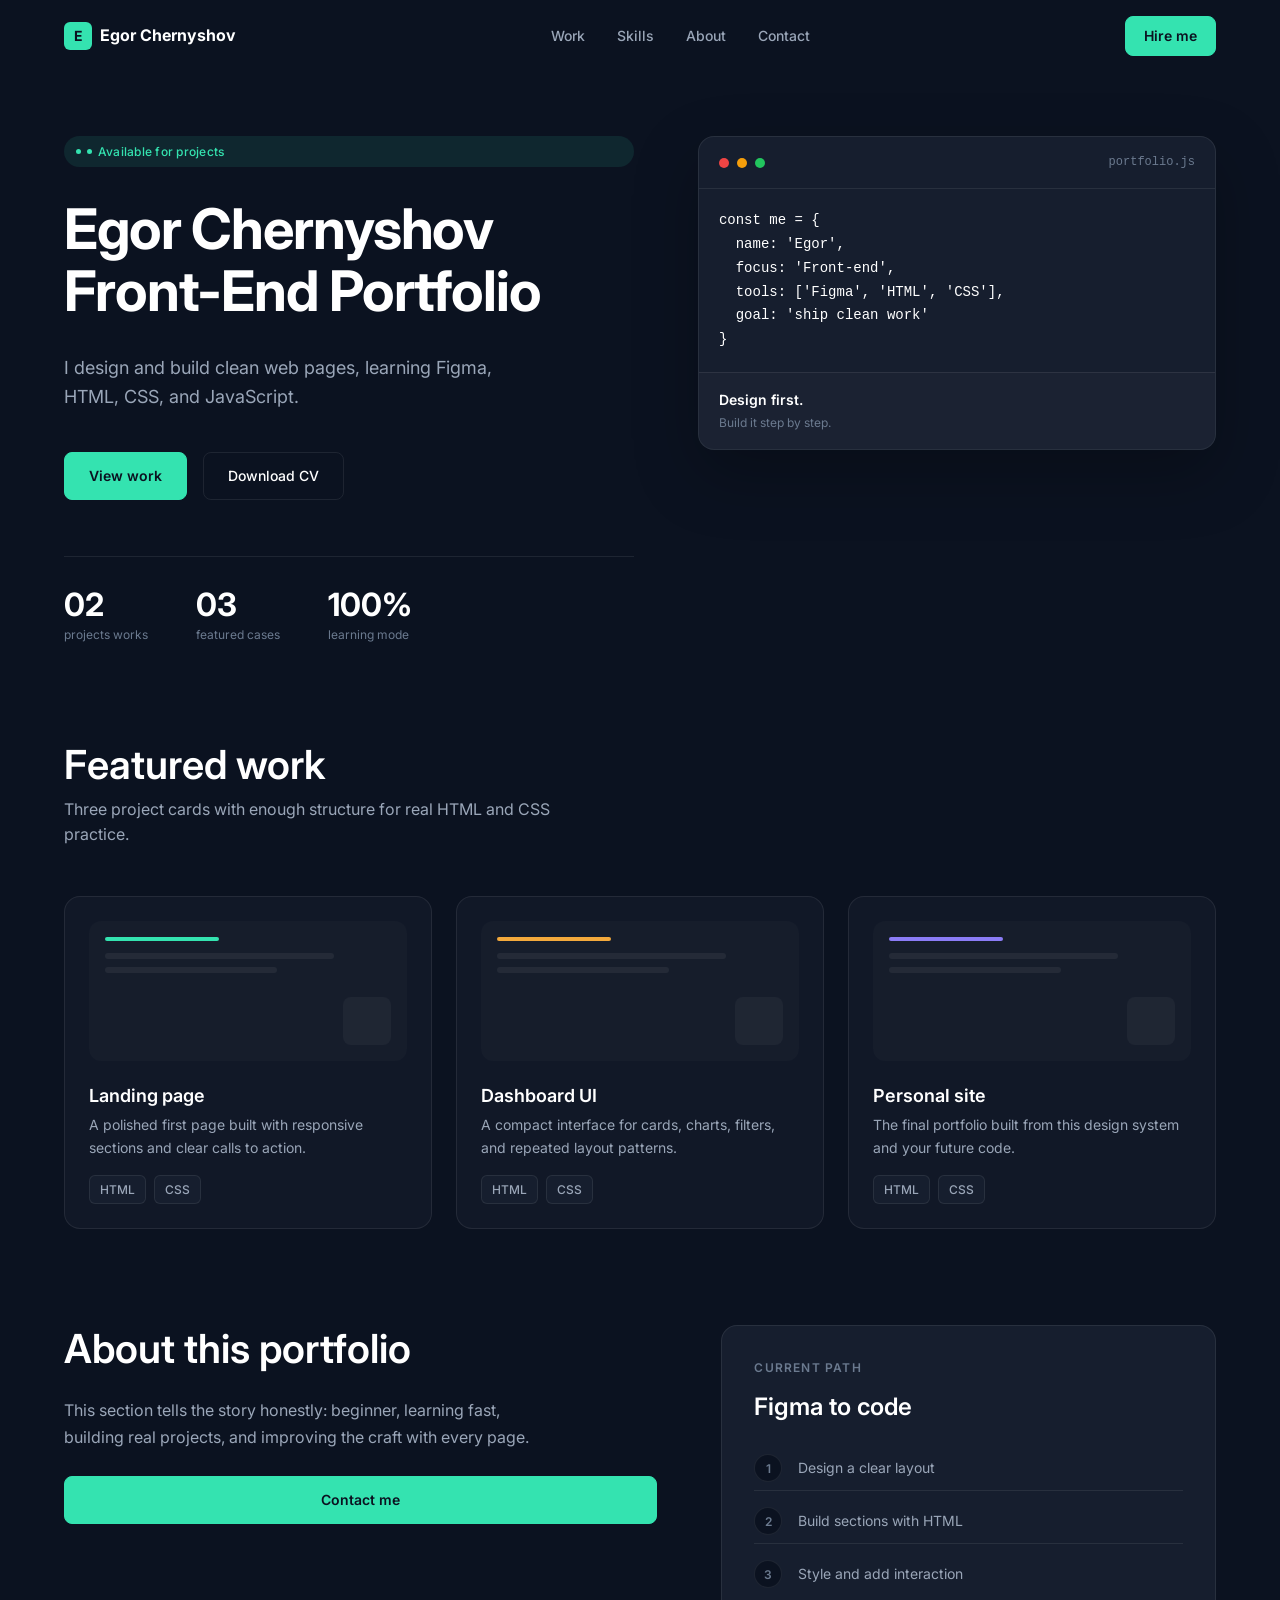
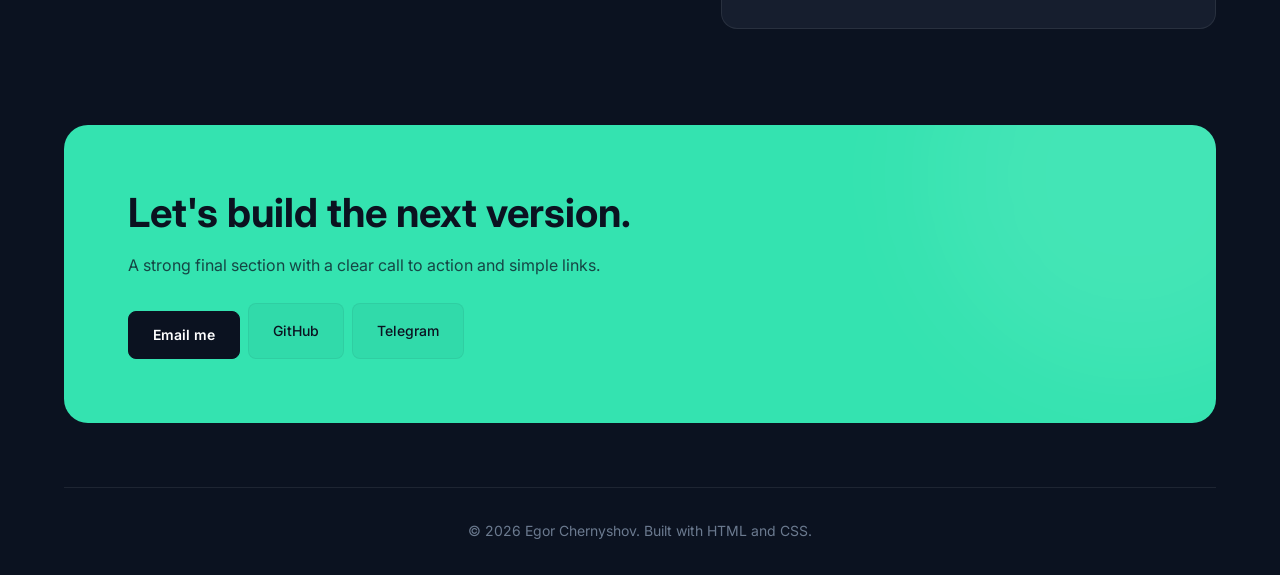
==== index.html @ 313c2ed8 "updated index.html and main.css to improve layout and styling" ====
<!DOCTYPE html>
<html lang="en">
<head>
    <meta charset="UTF-8">
    <meta name="viewport" content="width=device-width, initial-scale=1.0">
    <title>Egor Chernyshov — Front-End Portfolio</title>
    <link rel="stylesheet" href="main.css">
</head>
<body>

    <main class="desktop-portfolio">

        <header class="site-header">
            <div class="logo">
                <span class="logo-mark">E</span>
                <span class="logo-text">Egor Chernyshov</span>
            </div>
            <nav class="main-nav">
                <ul>
                    <li><a href="#work">Work</a></li>
                    <li><a href="#skills">Skills</a></li>
                    <li><a href="#about">About</a></li>
                    <li><a href="#contact">Contact</a></li>
                </ul>
            </nav>
            <a href="#contact" class="btn btn-primary btn-hire">Hire me</a>
        </header>

        <section class="hero">
            <div class="hero-content">
                <span class="badge badge-available"><span class="badge-dot"></span>Available for projects</span>
                <h1>Egor Chernyshov<br>Front-End Portfolio</h1>
                <p class="hero-subtitle">
                    I design and build clean web pages, learning Figma, HTML, CSS, and JavaScript.
                </p>
                <div class="hero-actions">
                    <a href="#work" class="btn btn-primary">View work</a>
                    <a href="#" class="btn btn-ghost">Download CV</a>
                </div>

                <ul class="hero-stats">
                    <li>
                        <strong>02</strong>
                        <span>projects works</span>
                    </li>
                    <li>
                        <strong>03</strong>
                        <span>featured cases</span>
                    </li>
                    <li>
                        <strong>100%</strong>
                        <span>learning mode</span>
                    </li>
                </ul>
            </div>

            <aside class="code-card">
                <div class="code-card-header">
                    <span class="dot dot-red"></span>
                    <span class="dot dot-yellow"></span>
                    <span class="dot dot-green"></span>
                    <span class="code-card-filename">portfolio.js</span>
                </div>
                <pre><code>const me = {
  name: 'Egor',
  focus: 'Front-end',
  tools: ['Figma', 'HTML', 'CSS'],
  goal: 'ship clean work'
}</code></pre>
                <div class="code-card-footer">
                    <strong>Design first.</strong>
                    <span>Build it step by step.</span>
                </div>
            </aside>
        </section>

        <section id="work" class="featured-work">
            <header class="section-header">
                <h2>Featured work</h2>
                <p>Three project cards with enough structure for real HTML and CSS practice.</p>
            </header>

            <div class="projects-grid">
                <article class="project-card">
                    <div class="project-preview preview-mint">
                        <span class="preview-bar"></span>
                        <span class="preview-line"></span>
                        <span class="preview-line"></span>
                        <span class="preview-block"></span>
                    </div>
                    <h3>Landing page</h3>
                    <p>A polished first page built with responsive sections and clear calls to action.</p>
                    <div class="project-tags">
                        <span class="tag">HTML</span>
                        <span class="tag">CSS</span>
                    </div>
                </article>

                <article class="project-card">
                    <div class="project-preview preview-amber">
                        <span class="preview-bar"></span>
                        <span class="preview-line"></span>
                        <span class="preview-line"></span>
                        <span class="preview-block"></span>
                    </div>
                    <h3>Dashboard UI</h3>
                    <p>A compact interface for cards, charts, filters, and repeated layout patterns.</p>
                    <div class="project-tags">
                        <span class="tag">HTML</span>
                        <span class="tag">CSS</span>
                    </div>
                </article>

                <article class="project-card">
                    <div class="project-preview preview-violet">
                        <span class="preview-bar"></span>
                        <span class="preview-line"></span>
                        <span class="preview-line"></span>
                        <span class="preview-block"></span>
                    </div>
                    <h3>Personal site</h3>
                    <p>The final portfolio built from this design system and your future code.</p>
                    <div class="project-tags">
                        <span class="tag">HTML</span>
                        <span class="tag">CSS</span>
                    </div>
                </article>
            </div>
        </section>

        <section id="about" class="about-portfolio">
            <div class="about-content">
                <h2>About this portfolio</h2>
                <p>
                    This section tells the story honestly: beginner, learning fast, building
                    real projects, and improving the craft with every page.
                </p>
                <a href="#contact" class="btn btn-primary">Contact me</a>
            </div>

            <aside class="path-card">
                <span class="path-label">CURRENT PATH</span>
                <h3>Figma to code</h3>
                <ol>
                    <li>Design a clear layout</li>
                    <li>Build sections with HTML</li>
                    <li>Style and add interaction</li>
                </ol>
            </aside>
        </section>

        <section id="contact" class="cta-section">
            <div class="cta-content">
                <h2>Let's build the next version.</h2>
                <p>A strong final section with a clear call to action and simple links.</p>
                <div class="contact-buttons">
                  <a href="mailto:egorstavropol@gmail.com" class="btn btn-dark">Email me</a>
                  <a href="https://github.com/loqi-qq" class="btn btn-ghost" target="_blank" rel="noopener">GitHub</a>
                  <a href="https://t.me/uic1deboy" class="btn btn-ghost" target="_blank" rel="noopener">Telegram</a>
                </div>
            </div>
        </section>

        <footer class="site-footer">
            <p>© 2026 Egor Chernyshov. Built with HTML and CSS.</p>
        </footer>
    </main>

    <main class="mobile-portfolio">

        <header class="m-header">
            <div class="logo">
                <span class="logo-mark"></span>
                <span class="logo-text">Egor Chernyshov</span>
            </div>
            <button class="menu-toggle" aria-label="Open menu">☰</button>
        </header>

        <section class="m-hero">
            <h1>Egor Chernyshov's Portfolio</h1>
            <p>A clean personal site for learning and showing real practice builds.</p>
            <a href="#m-work" class="btn btn-primary btn-full">View work</a>
        </section>

        <div class="m-quote">
            <p><em>focus: "front-end"</em></p>
            <p><em>goal: "build clean work"</em></p>
        </div>

        <section id="m-work" class="m-featured-work">
            <h2>Featured work</h2>

            <article class="project-card">
                <div class="project-preview preview-mint">
                    <span class="preview-bar"></span>
                    <span class="preview-line"></span>
                    <span class="preview-line"></span>
                    <span class="preview-block"></span>
                </div>
                <h3>Landing page</h3>
                <p>Responsive sections for a first project.</p>
                <div class="project-tags">
                    <span class="tag">HTML</span>
                    <span class="tag">CSS</span>
                </div>
            </article>

            <article class="project-card">
                <div class="project-preview preview-amber">
                    <span class="preview-bar"></span>
                    <span class="preview-line"></span>
                    <span class="preview-line"></span>
                    <span class="preview-block"></span>
                </div>
                <h3>Dashboard UI</h3>
                <p>Compact cards, filters, and charts.</p>
                <div class="project-tags">
                    <span class="tag">HTML</span>
                    <span class="tag">CSS</span>
                </div>
            </article>
        </section>
    </main>

    

</body>
</html>
---- main.css ----
/* Egor Chernyshov Portfolio — CSS Design-system tokens + Component styles */

/*  Imports  */
@import url('https://fonts.googleapis.com/css2?family=Inter:wght@400;500;600;700&display=swap');

/*  CSS Variables  */
:root {
  /* Backgrounds */
  --bg-page:   #0b1220;
  --bg-panel:  #161e2e;
  --bg-card:   #111827;
  --bg-input:  #1a2234;

  /* Text */
  --text-primary:   #ffffff;
  --text-secondary: #9aa6b8;
  --text-muted:     #6b7a8f;

  /* Accents */
  --accent:       #34e3b0;
  --accent-hover: #2bd4a3;
  --amber:        #f3a93c;
  --violet:       #8b7cf6;
  --danger:       #ef4444;
  --warning:      #f59e0b;
  --success:      #22c55e;

  /* Borders */
  --border-color: rgba(255,255,255,0.08);
  --border-radius-sm: 8px;
  --border-radius-md: 12px;
  --border-radius-lg: 16px;
  --border-radius-xl: 24px;

  /* Spacing */
  --space-xs: 4px;
  --space-sm: 8px;
  --space-md: 16px;
  --space-lg: 24px;
  --space-xl: 32px;
  --space-2xl: 48px;
  --space-3xl: 64px;
  --space-4xl: 96px;

  /* Typography */
  --font-family: 'Inter', -apple-system, BlinkMacSystemFont, 'Segoe UI', Roboto, sans-serif;
  --font-size-xs:  12px;
  --font-size-sm:  14px;
  --font-size-md:  16px;
  --font-size-lg:  18px;
  --font-size-xl:  24px;
  --font-size-2xl: 32px;
  --font-size-3xl: 40px;
  --font-size-4xl: 56px;

  /* Layout */
  --max-width: 1200px;
  --header-height: 72px;
}

/*  Reset & Base  */
*, *::before, *::after {
  box-sizing: border-box;
  margin: 0;
  padding: 0;
}

html {
  scroll-behavior: smooth;
}

body {
  font-family: var(--font-family);
  font-size: var(--font-size-md);
  line-height: 1.6;
  color: var(--text-secondary);
  background-color: var(--bg-page);
  -webkit-font-smoothing: antialiased;
  -moz-osx-font-smoothing: grayscale;
}

a {
  color: inherit;
  text-decoration: none;
}

ul, ol {
  list-style: none;
}

img {
  max-width: 100%;
  display: block;
}

/*  Typography  */
h1, h2, h3, h4, h5, h6 {
  color: var(--text-primary);
  font-weight: 600;
  line-height: 1.2;
}

h1 { font-size: var(--font-size-4xl); }
h2 { font-size: var(--font-size-3xl); }
h3 { font-size: var(--font-size-xl);  }
h4 { font-size: var(--font-size-lg);  }

p {
  color: var(--text-secondary);
}

/*  Buttons  */
.btn {
  display: inline-flex;
  align-items: center;
  justify-content: center;
  gap: var(--space-sm);
  padding: 12px 24px;
  font-family: var(--font-family);
  font-size: var(--font-size-sm);
  font-weight: 500;
  border-radius: var(--border-radius-sm);
  cursor: pointer;
  transition: all 0.2s ease;
  border: 1px solid transparent;
  white-space: nowrap;
}

.btn-primary {
  background-color: var(--accent);
  color: #0b1220;
  border-color: var(--accent);
  font-weight: 600;
}
.btn-primary:hover {
  background-color: var(--accent-hover);
  border-color: var(--accent-hover);
  transform: translateY(-1px);
}

.btn-ghost {
  background-color: transparent;
  color: var(--text-primary);
  border-color: var(--border-color);
}
.btn-ghost:hover {
  border-color: rgba(255,255,255,0.25);
  background-color: rgba(255,255,255,0.04);
}

.btn-dark {
  background-color: #0b1220;
  color: var(--text-primary);
  border-color: #0b1220;
  font-weight: 600;
}
.btn-dark:hover {
  background-color: #1a2234;
  border-color: #1a2234;
}

.btn-hire {
  padding: 8px 18px;
  font-size: var(--font-size-sm);
}

.btn-full {
  width: 100%;
}

/*  Badges  */
.badge {
  display: inline-flex;
  align-items: center;
  gap: 6px;
  padding: 6px 12px;
  font-size: var(--font-size-xs);
  font-weight: 500;
  border-radius: 100px;
  background-color: rgba(52, 227, 176, 0.10);
  color: var(--accent);
  letter-spacing: 0.02em;
}
.badge-available::before {
  content: '';
  display: inline-block;
  width: 5px;
  height: 5px;
  border-radius: 50%;
  background-color: var(--accent);
  animation: pulse-dot 2s infinite;
  vertical-align: middle;
}
/* static dot inside badge when markup provides a .badge-dot */
.badge-available .badge-dot {
  display: inline-block;
  width: 5px;
  height: 5px;
  border-radius: 50%;
  background-color: var(--accent);
}

@keyframes pulse-dot {
  0%, 100% { opacity: 1; }
  50% { opacity: 0.4; }
}

/*  Tags  */
.tag {
  display: inline-flex;
  align-items: center;
  padding: 4px 10px;
  font-size: var(--font-size-xs);
  font-weight: 500;
  color: var(--text-secondary);
  background-color: var(--bg-panel);
  border: 1px solid var(--border-color);
  border-radius: 6px;
}

/*  Layout wrappers  */
.desktop-portfolio {
  max-width: var(--max-width);
  margin: 0 auto;
  padding: 0 var(--space-lg);
}

.mobile-portfolio,
.ui-kit {
  display: none;
}

/*  Header  */
.site-header {
  display: flex;
  align-items: center;
  justify-content: space-between;
  height: var(--header-height);
  margin-bottom: var(--space-3xl);
  position: relative;
}

.logo {
  display: flex;
  align-items: center;
  gap: var(--space-sm);
  font-weight: 700;
  font-size: var(--font-size-md);
  color: var(--text-primary);
}

.logo-mark {
  display: inline-grid;
  place-items: center;
  width: 28px;
  height: 28px;
  border-radius: 6px;
  background: var(--accent);
  color: #0b1220;
  font-weight: 700;
  font-size: 14px;
  line-height: 1;
}
.logo-mark::after { display: none; }

.main-nav ul {
  display: flex;
  align-items: center;
  gap: var(--space-xl);
}

.main-nav a {
  font-size: var(--font-size-sm);
  font-weight: 500;
  color: var(--text-secondary);
  transition: color 0.2s ease;
}
.main-nav a:hover {
  color: var(--text-primary);
}

/*  Hero  */
.hero {
  display: grid;
  grid-template-columns: 1.1fr 1fr;
  gap: var(--space-3xl);
  align-items: start;
  margin-bottom: var(--space-4xl);
}

.hero-content {
  display: flex;
  flex-direction: column;
  gap: var(--space-xl);
}

.hero-content h1 {
  font-size: var(--font-size-4xl);
  font-weight: 700;
  line-height: 1.1;
  letter-spacing: -0.02em;
}

.hero-subtitle {
  font-size: var(--font-size-lg);
  line-height: 1.6;
  max-width: 480px;
}

.hero-actions {
  display: flex;
  align-items: center;
  gap: var(--space-md);
  margin-top: var(--space-sm);
}

/* Hero Stats */
.hero-stats {
  display: flex;
  gap: var(--space-2xl);
  margin-top: var(--space-lg);
  padding-top: var(--space-xl);
  border-top: 1px solid var(--border-color);
}

.hero-stats li {
  display: flex;
  flex-direction: column;
  gap: var(--space-xs);
}

.hero-stats strong {
  font-size: var(--font-size-2xl);
  font-weight: 700;
  color: var(--text-primary);
  line-height: 1;
}

.hero-stats span {
  font-size: var(--font-size-xs);
  color: var(--text-muted);
  text-transform: lowercase;
}

/*  Code Card  */
.code-card {
  background-color: var(--bg-panel);
  border: 1px solid var(--border-color);
  border-radius: var(--border-radius-lg);
  overflow: hidden;
  box-shadow: 0 24px 64px rgba(0,0,0,0.25);
}

.code-card-header {
  display: flex;
  align-items: center;
  gap: 8px;
  padding: 16px 20px;
  border-bottom: 1px solid var(--border-color);
}

.dot {
  display: inline-block;
  width: 10px;
  height: 10px;
  border-radius: 50%;
}
.dot-red    { background-color: var(--danger);  }
.dot-yellow { background-color: var(--warning); }
.dot-green  { background-color: var(--success);  }

.code-card-filename {
  margin-left: auto;
  font-size: var(--font-size-xs);
  color: var(--text-muted);
  font-family: 'SF Mono', Monaco, Consolas, monospace;
}

.code-card pre {
  padding: 20px;
  font-family: 'SF Mono', Monaco, Consolas, monospace;
  font-size: var(--font-size-sm);
  line-height: 1.7;
  color: var(--text-secondary);
  overflow-x: auto;
}

.code-card pre code {
  color: var(--text-primary);
}

.code-card-footer {
  display: flex;
  flex-direction: column;
  gap: 2px;
  padding: 16px 20px;
  border-top: 1px solid var(--border-color);
  background-color: rgba(255,255,255,0.02);
}

.code-card-footer strong {
  color: var(--text-primary);
  font-weight: 600;
  font-size: var(--font-size-sm);
}

.code-card-footer span {
  font-size: var(--font-size-xs);
  color: var(--text-muted);
}

/*  Section Header  */
.section-header {
  margin-bottom: var(--space-2xl);
}

.section-header h2 {
  margin-bottom: var(--space-sm);
}

.section-header p {
  font-size: var(--font-size-md);
  max-width: 520px;
}

/*  Featured Work  */
.featured-work {
  margin-bottom: var(--space-4xl);
}

.projects-grid {
  display: grid;
  grid-template-columns: repeat(3, 1fr);
  gap: var(--space-lg);
}

/*  Project Card  */
.project-card {
  background-color: var(--bg-card);
  border: 1px solid var(--border-color);
  border-radius: var(--border-radius-lg);
  padding: var(--space-lg);
  transition: transform 0.2s ease, border-color 0.2s ease, box-shadow 0.2s ease;
}

.project-card:hover {
  transform: translateY(-4px);
  border-color: rgba(255,255,255,0.15);
  box-shadow: 0 16px 48px rgba(0,0,0,0.2);
}

.project-card h3 {
  margin-bottom: var(--space-sm);
  font-size: var(--font-size-lg);
  font-weight: 600;
}

.project-card > p {
  font-size: var(--font-size-sm);
  line-height: 1.6;
  margin-bottom: var(--space-md);
  color: var(--text-secondary);
}

.project-tags {
  display: flex;
  gap: var(--space-sm);
}

/*  Project Preview  */
.project-preview {
  position: relative;
  height: 140px;
  border-radius: var(--border-radius-md);
  margin-bottom: var(--space-lg);
  overflow: hidden;
  display: flex;
  flex-direction: column;
  gap: 8px;
  padding: 16px;
  background: rgba(255,255,255,0.02);
}

.preview-bar {
  display: block;
  height: 4px;
  width: 40%;
  border-radius: 2px;
  margin-bottom: 4px;
}

.preview-line {
  display: block;
  height: 6px;
  border-radius: 3px;
  background: rgba(255,255,255,0.06);
  width: 80%;
}

.preview-line:nth-child(3) { width: 60%; }

.preview-block {
  display: block;
  width: 48px;
  height: 48px;
  border-radius: var(--border-radius-sm);
  background: rgba(255,255,255,0.04);
  margin-top: auto;
  align-self: flex-end;
}

/* Preview color themes */
.preview-mint .preview-bar  { background-color: var(--accent); }
.preview-amber .preview-bar { background-color: var(--amber); }
.preview-violet .preview-bar { background-color: var(--violet); }

/*  About Portfolio  */
.about-portfolio {
  display: grid;
  grid-template-columns: 1.2fr 1fr;
  gap: var(--space-3xl);
  align-items: start;
  margin-bottom: var(--space-4xl);
}

.about-content {
  display: flex;
  flex-direction: column;
  gap: var(--space-lg);
}

.about-content h2 {
  font-size: var(--font-size-3xl);
}

.about-content p {
  font-size: var(--font-size-md);
  line-height: 1.7;
  max-width: 480px;
}

/*  Path Card  */
.path-card {
  background-color: var(--bg-panel);
  border: 1px solid var(--border-color);
  border-radius: var(--border-radius-lg);
  padding: var(--space-xl);
  display: flex;
  flex-direction: column;
  gap: var(--space-md);
}

.path-label {
  font-size: var(--font-size-xs);
  font-weight: 600;
  letter-spacing: 0.1em;
  text-transform: uppercase;
  color: var(--text-muted);
}

.path-card h3 {
  font-size: var(--font-size-xl);
  font-weight: 600;
  color: var(--text-primary);
}

.path-card ol {
  counter-reset: step;
  display: flex;
  flex-direction: column;
  gap: var(--space-sm);
  margin-top: var(--space-sm);
}

.path-card ol li {
  display: flex;
  align-items: center;
  gap: var(--space-md);
  font-size: var(--font-size-sm);
  color: var(--text-secondary);
  padding: 8px 0;
  border-bottom: 1px solid var(--border-color);
}
.path-card ol li:last-child {
  border-bottom: none;
}

.path-card ol li::before {
  counter-increment: step;
  content: counter(step);
  display: flex;
  align-items: center;
  justify-content: center;
  width: 28px;
  height: 28px;
  border-radius: 50%;
  background: var(--bg-page);
  border: 1px solid var(--border-color);
  font-size: var(--font-size-xs);
  font-weight: 600;
  color: var(--text-muted);
  flex-shrink: 0;
}

/*  CTA Section  */
.cta-section {
  background-color: var(--accent);
  border-radius: var(--border-radius-xl);
  padding: var(--space-3xl) var(--space-3xl);
  margin-bottom: var(--space-3xl);
  position: relative;
  overflow: hidden;
}

.cta-section::before {
  content: '';
  position: absolute;
  top: -50%;
  right: -10%;
  width: 400px;
  height: 400px;
  border-radius: 50%;
  background: rgba(255,255,255,0.08);
  filter: blur(60px);
  pointer-events: none;
}

.cta-content {
  position: relative;
  z-index: 1;
  display: flex;
  flex-direction: column;
  align-items: flex-start;
  gap: var(--space-md);
  max-width: 560px;
}

.cta-content h2 {
  color: #0b1220;
  font-size: var(--font-size-3xl);
  font-weight: 700;
}

.cta-content p {
  color: rgba(11,18,32,0.75);
  font-size: var(--font-size-md);
}

.contact-buttons {
  display: flex;
  gap: var(--space-sm);
  margin-top: var(--space-sm);
}

.contact-buttons .btn-ghost {
  border-color: rgba(11,18,32,0.06);
  color: #0b1220;
  background: rgba(11,18,32,0.04);
}

.cta-content .btn-dark {
  margin-top: var(--space-sm);
}

/*  Footer  */
.site-footer {
  padding: var(--space-xl) 0;
  border-top: 1px solid var(--border-color);
  text-align: center;
}

.site-footer p {
  font-size: var(--font-size-sm);
  color: var(--text-muted);
}

/* MOBILE LAYOUT */

@media (max-width: 960px) {
  .desktop-portfolio {
    display: none;
  }

  .mobile-portfolio {
    display: block;
    max-width: 640px;
    margin: 0 auto;
    padding: 0 var(--space-lg);
  }

  .m-header {
    display: flex;
    align-items: center;
    justify-content: space-between;
    height: var(--header-height);
  }

  .menu-toggle {
    background: none;
    border: none;
    color: var(--text-primary);
    font-size: 24px;
    cursor: pointer;
    padding: 4px;
  }

  .m-hero {
    padding: var(--space-2xl) 0;
    display: flex;
    flex-direction: column;
    gap: var(--space-lg);
  }

  .m-hero h1 {
    font-size: var(--font-size-2xl);
    font-weight: 700;
    line-height: 1.2;
  }

  .m-hero p {
    font-size: var(--font-size-md);
  }

  .m-quote {
    background-color: var(--bg-panel);
    border: 1px solid var(--border-color);
    border-radius: var(--border-radius-lg);
    padding: var(--space-lg);
    margin-bottom: var(--space-xl);
  }

  .m-quote p {
    font-family: 'SF Mono', Monaco, Consolas, monospace;
    font-size: var(--font-size-sm);
    color: var(--text-secondary);
  }
  .m-quote p + p {
    margin-top: var(--space-sm);
  }

  .m-featured-work {
    padding-bottom: var(--space-3xl);
  }

  .m-featured-work h2 {
    margin-bottom: var(--space-lg);
  }

  .m-featured-work .project-card + .project-card {
    margin-top: var(--space-lg);
  }
}

/* UI KIT */

.ui-kit {
  display: none;
}

@media (min-width: 961px) {
  .ui-kit {
    display: block;
    position: fixed;
    right: 24px;
    top: 96px;
    width: 240px;
    background: var(--bg-panel);
    border: 1px solid var(--border-color);
    border-radius: var(--border-radius-lg);
    padding: var(--space-lg);
    box-shadow: 0 16px 48px rgba(0,0,0,0.3);
  }

  .ui-design-system h2 {
    font-size: var(--font-size-sm);
    font-weight: 600;
    margin-bottom: 4px;
  }
  .ui-design-system > p {
    font-size: var(--font-size-xs);
    color: var(--text-muted);
    margin-bottom: var(--space-lg);
  }

  .ui-colors h4,
  .ui-typography h4 {
    font-size: var(--font-size-xs);
    font-weight: 600;
    text-transform: uppercase;
    letter-spacing: 0.08em;
    color: var(--text-muted);
    margin-bottom: var(--space-md);
  }

  .colors-grid {
    display: grid;
    grid-template-columns: repeat(2, 1fr);
    gap: var(--space-sm);
    margin-bottom: var(--space-xl);
  }

  .color-item {
    display: flex;
    align-items: center;
    gap: var(--space-sm);
  }

  .color-swatch {
    display: block;
    width: 20px;
    height: 20px;
    border-radius: 4px;
    border: 1px solid rgba(255,255,255,0.1);
    flex-shrink: 0;
  }

  .color-name {
    font-size: var(--font-size-xs);
    color: var(--text-secondary);
  }

  .demo-heading {
    font-size: var(--font-size-2xl);
    font-weight: 700;
    margin-bottom: var(--space-xs);
  }

  .demo-body {
    font-size: var(--font-size-sm);
    color: var(--text-secondary);
    margin-bottom: var(--space-lg);
  }

  .ui-buttons {
    display: flex;
    gap: var(--space-sm);
  }
  .ui-buttons .btn {
    padding: 8px 14px;
    font-size: var(--font-size-xs);
  }
}

/* RESPONSIVE DESKTOP ADJUSTMENTS */

@media (max-width: 1100px) {
  .hero {
    grid-template-columns: 1fr;
    gap: var(--space-2xl);
  }

  .code-card {
    max-width: 480px;
  }

  .projects-grid {
    grid-template-columns: repeat(2, 1fr);
  }

  .about-portfolio {
    grid-template-columns: 1fr;
    gap: var(--space-2xl);
  }
}

@media (max-width: 720px) {
  .projects-grid {
    grid-template-columns: 1fr;
  }

  .hero-content h1 {
    font-size: var(--font-size-3xl);
  }

  .cta-section {
    padding: var(--space-2xl);
  }
}

/* ACCESSIBILITY */

:focus-visible {
  outline: 2px solid var(--accent);
  outline-offset: 2px;
}

/* Reduced motion */
@media (prefers-reduced-motion: reduce) {
  *, *::before, *::after {
    animation-duration: 0.01ms !important;
    transition-duration: 0.01ms !important;
  }
}

/* Selection color */
::selection {
  background-color: rgba(52, 227, 176, 0.25);
  color: var(--text-primary);
}
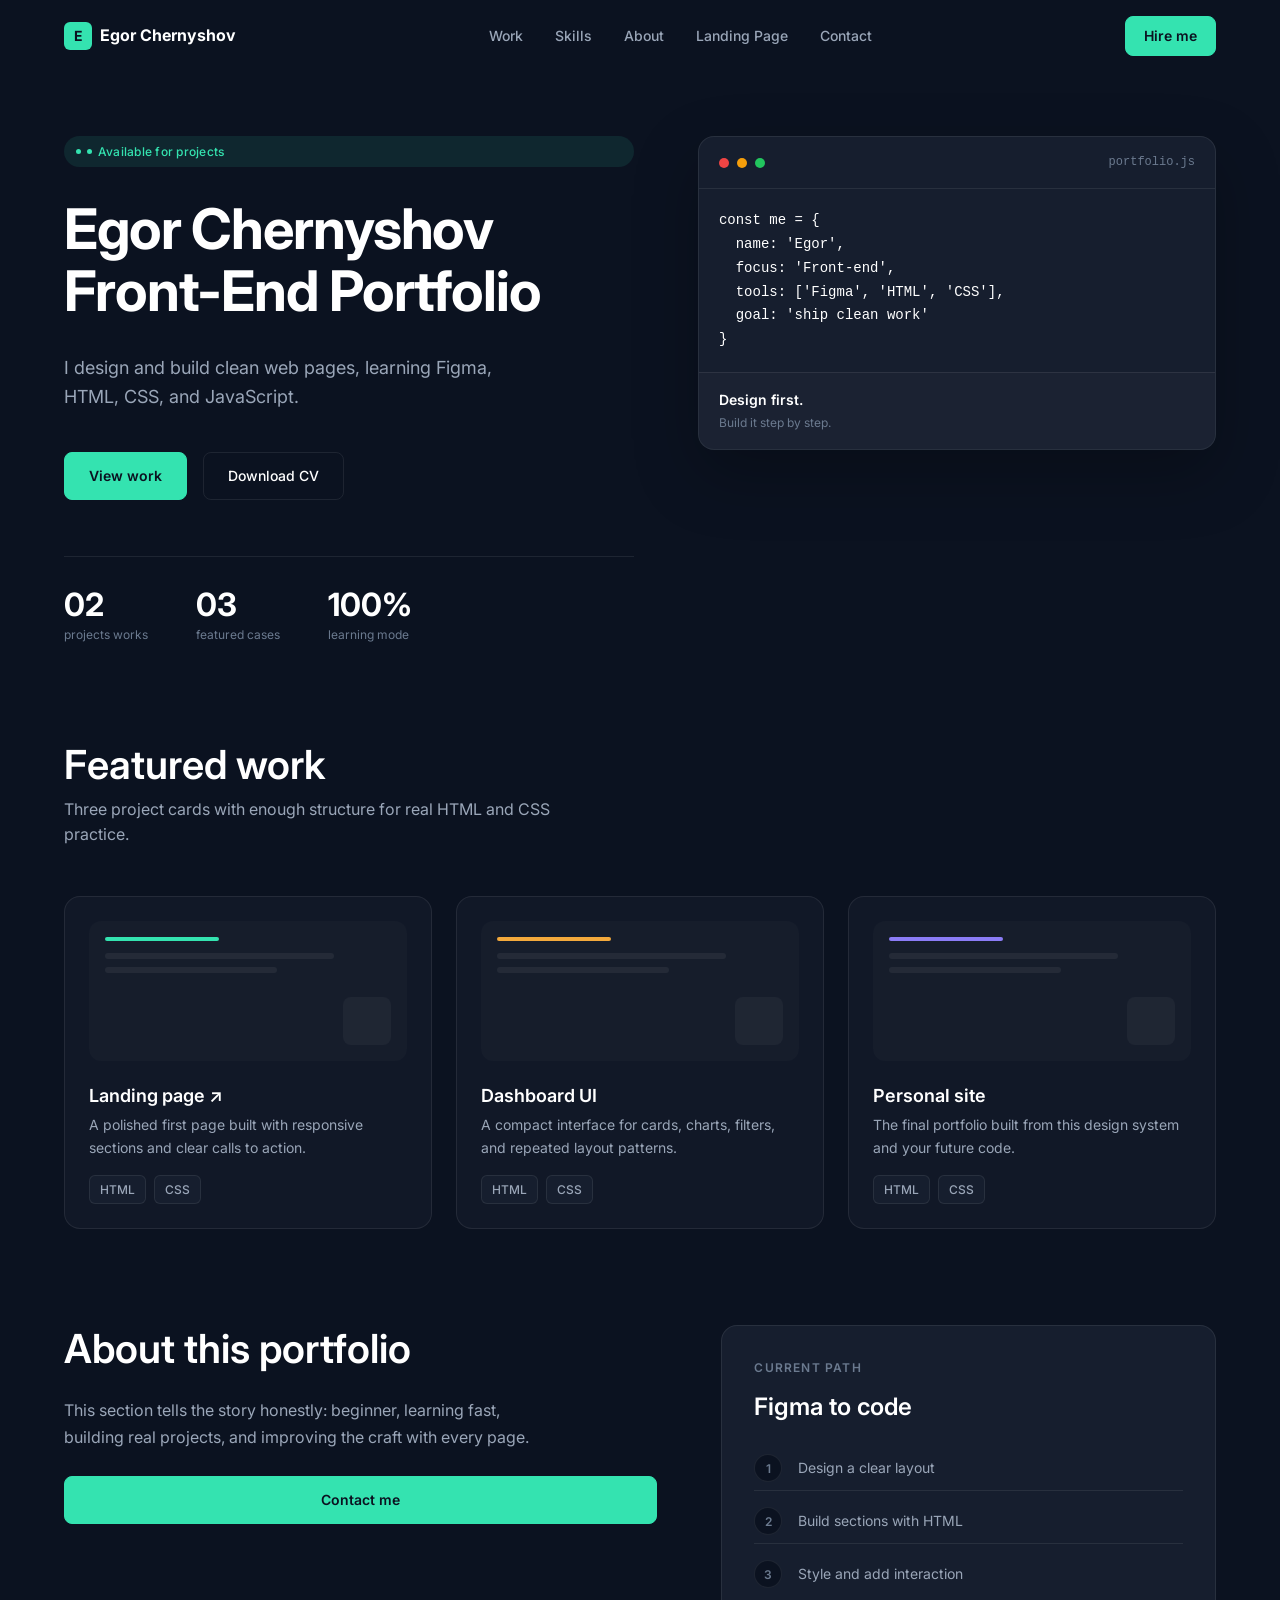
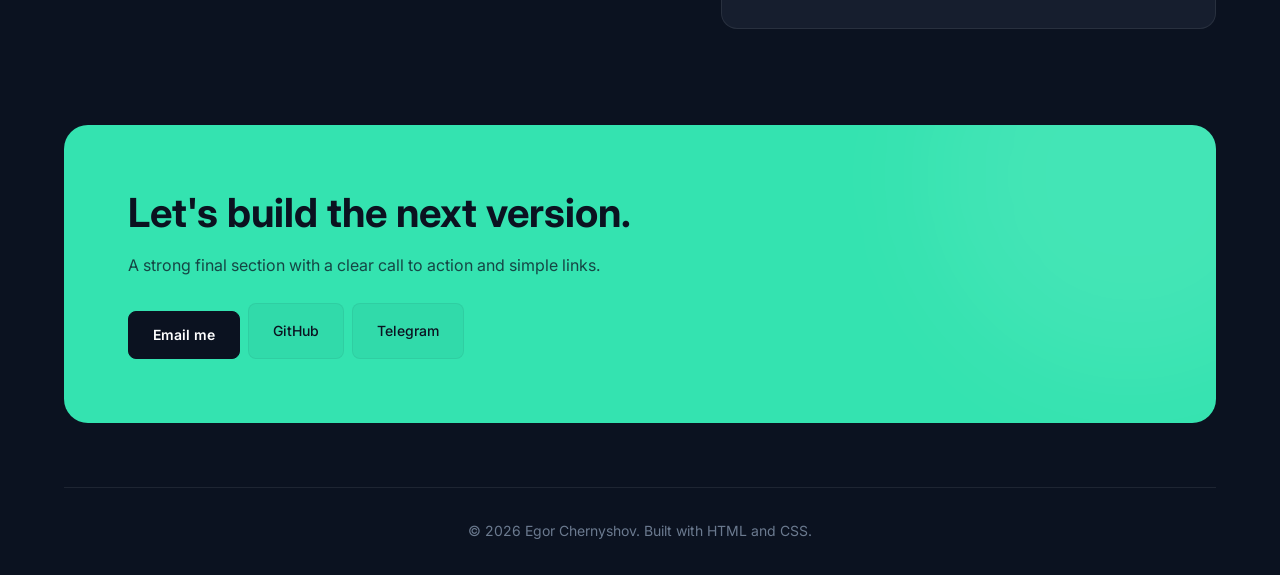
==== commit 43aa6196: "Add landing page link in featured work" ====
--- a/index.html
+++ b/index.html
@@ -20,6 +20,7 @@
                     <li><a href="#work">Work</a></li>
                     <li><a href="#skills">Skills</a></li>
                     <li><a href="#about">About</a></li>
+                    <li><a href="landing_page.html" target="_blank" rel="noopener noreferrer">Landing Page</a></li>
                     <li><a href="#contact">Contact</a></li>
                 </ul>
             </nav>
@@ -81,14 +82,15 @@
             </header>
 
             <div class="projects-grid">
-                <article class="project-card">
+                <article class="project-card project-card-link">
+                    <a href="landing_page.html" target="_blank" rel="noopener noreferrer" class="project-card-overlay" aria-label="Открыть Landing page в новой вкладке"></a>
                     <div class="project-preview preview-mint">
                         <span class="preview-bar"></span>
                         <span class="preview-line"></span>
                         <span class="preview-line"></span>
                         <span class="preview-block"></span>
                     </div>
-                    <h3>Landing page</h3>
+                    <h3>Landing page ↗</h3>
                     <p>A polished first page built with responsive sections and clear calls to action.</p>
                     <div class="project-tags">
                         <span class="tag">HTML</span>
--- a/main.css
+++ b/main.css
@@ -897,3 +897,26 @@
   background-color: rgba(52, 227, 176, 0.25);
   color: var(--text-primary);
 }
+
+/* Project Card Link Overlay  */
+.project-card-link {
+  position: relative;
+  cursor: pointer;
+}
+
+.project-card-overlay {
+  position: absolute;
+  inset: 0; 
+  z-index: 1;
+  border-radius: var(--border-radius-lg);
+}
+
+.project-card-overlay:focus-visible {
+  outline: 2px solid var(--accent);
+  outline-offset: 2px;
+}
+
+.project-card-link:hover {
+  border-color: var(--accent);
+  box-shadow: 0 0 0 1px var(--accent), 0 16px 48px rgba(52, 227, 176, 0.15);
+}
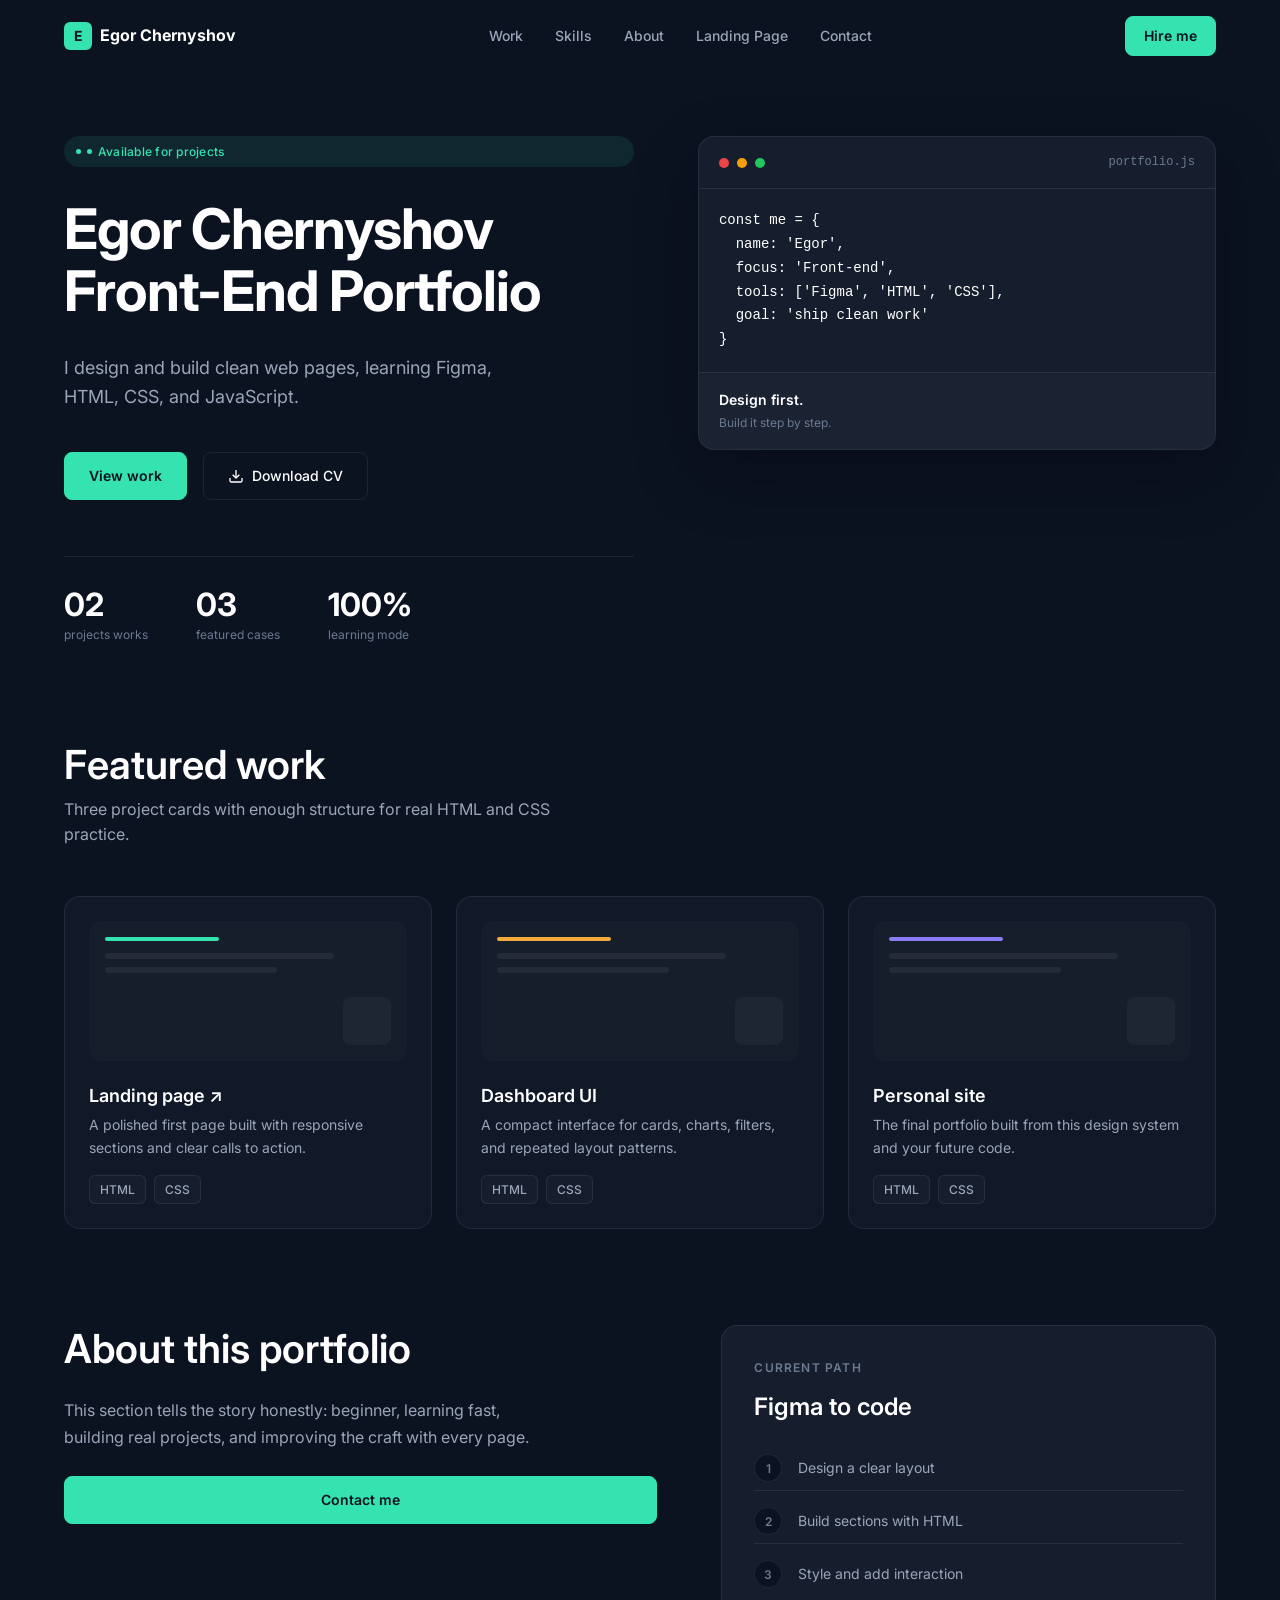
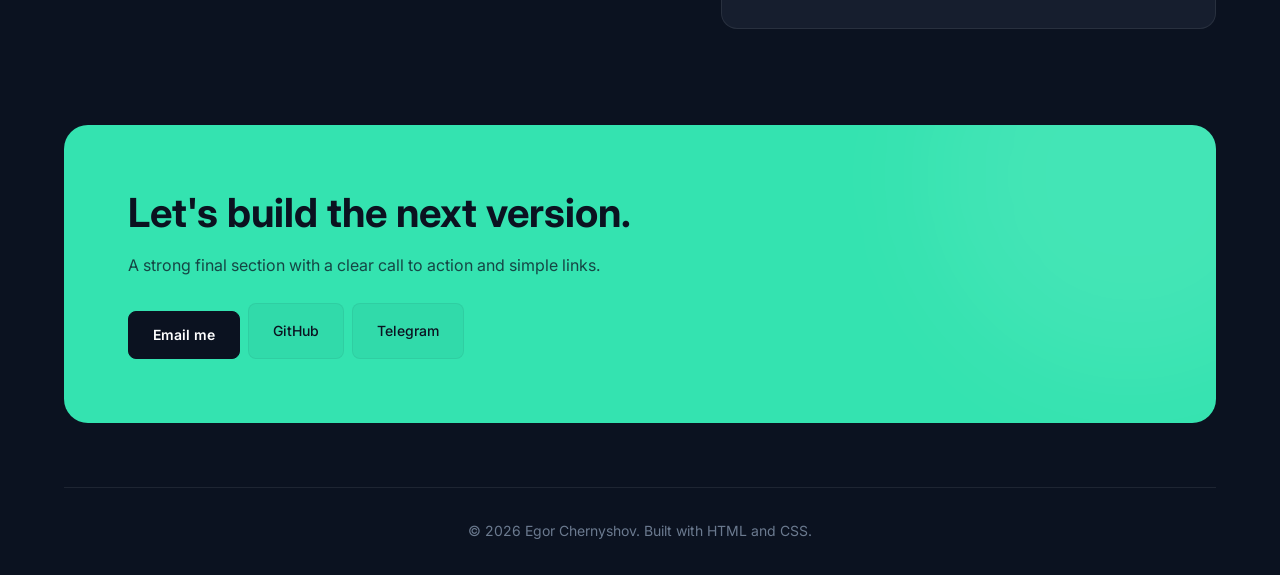
==== commit c4f4468a: "Make Download CV button work with resume PDF" ====
--- a/index.html
+++ b/index.html
@@ -36,7 +36,14 @@
                 </p>
                 <div class="hero-actions">
                     <a href="#work" class="btn btn-primary">View work</a>
-                    <a href="#" class="btn btn-ghost">Download CV</a>
+                    <a href="resume.pdf" download="cv-egor-chernyshov.pdf" class="btn btn-ghost">
+                        <svg width="16" height="16" viewBox="0 0 24 24" fill="none" stroke="currentColor" stroke-width="2">
+                        <path d="M21 15v4a2 2 0 0 1-2 2H5a2 2 0 0 1-2-2v-4"/>
+                        <polyline points="7 10 12 15 17 10"/>
+                        <line x1="12" y1="15" x2="12" y2="3"/>
+                        </svg>
+                        Download CV
+                    </a>
                 </div>
 
                 <ul class="hero-stats">
